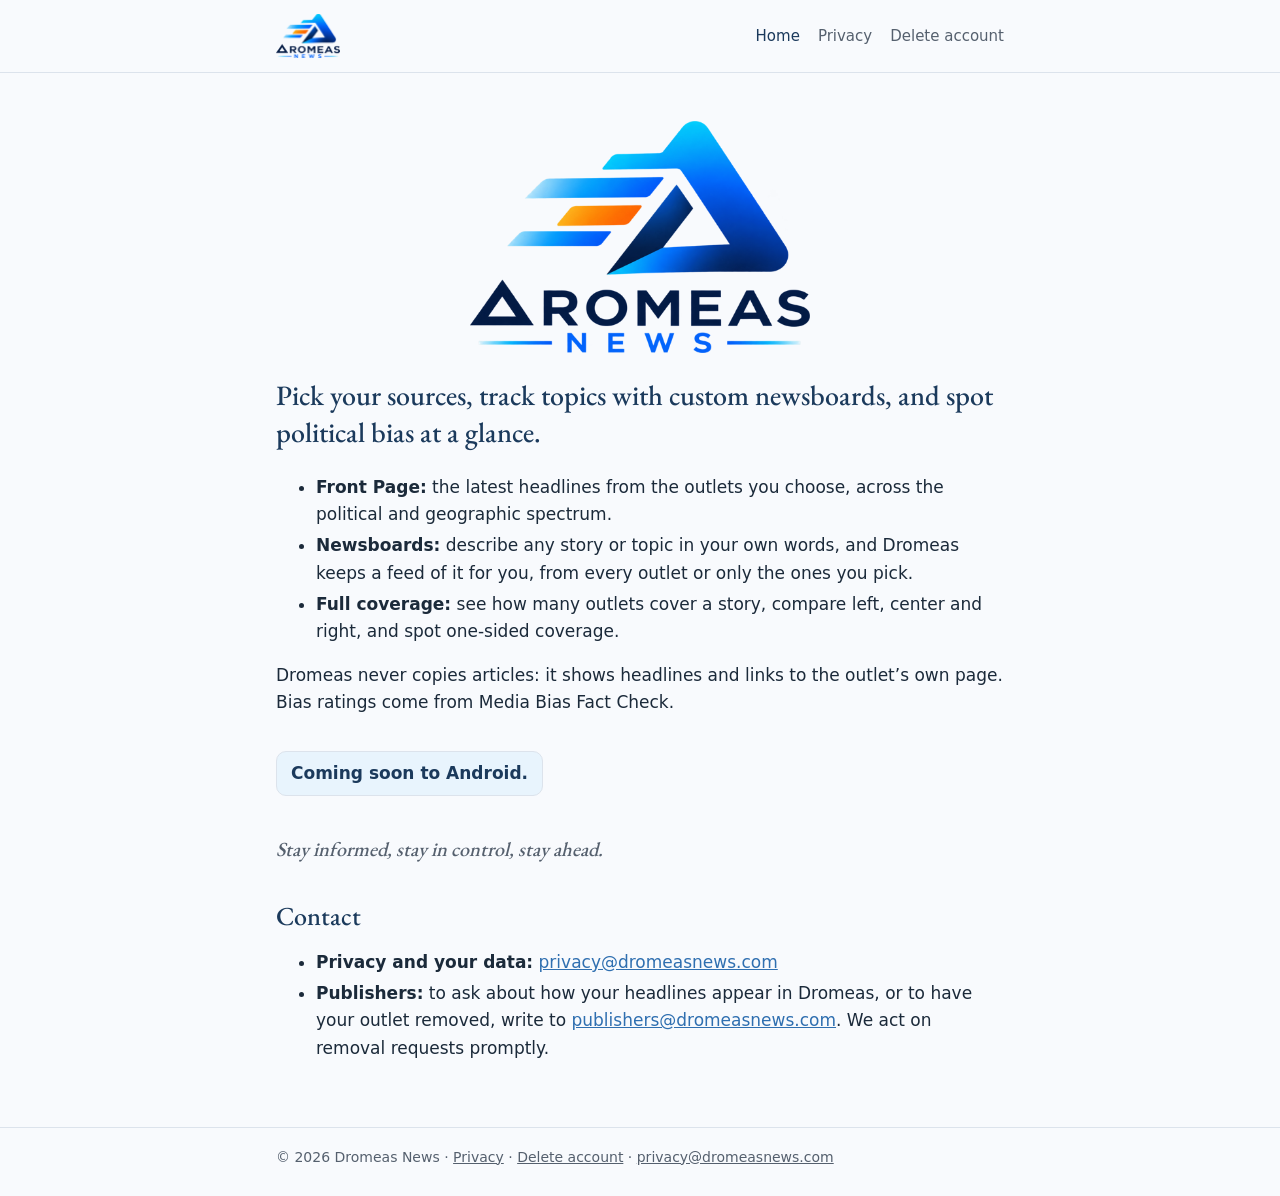
==== index.html @ 6a7a3ab2 "Site: home, privacy policy v1, delete-account page Co-Authored-By: Claude Opus 5.5 <noreply@anthropi" ====
<!doctype html>
<html lang="en">
<head>
<meta charset="utf-8">
<meta name="viewport" content="width=device-width, initial-scale=1">
<title>Dromeas News</title>
<meta name="description" content="Pick your sources, track topics with custom newsboards, and spot political bias at a glance.">
<link rel="icon" href="/assets/icon.png">
<link rel="stylesheet" href="/assets/site.css">
</head>
<body>
<header><div class="wrap"><a href="/"><img src="/assets/logo-light.png" class="logo-light" alt="Dromeas News"><img src="/assets/logo-dark.png" class="logo-dark" alt="Dromeas News"></a><nav><a href="/" aria-current="page">Home</a><a href="/privacy/">Privacy</a><a href="/delete-account/">Delete account</a></nav></div></header>
<main><div class="wrap"><div class="hero"><img src="/assets/logo-light.png" class="logo-light" alt="Dromeas News"><img src="/assets/logo-dark.png" class="logo-dark" alt="Dromeas News"></div><p class="lede">
Pick your sources, track topics with custom newsboards, and spot
political bias at a glance.
</p>
<ul>
<li><strong>Front Page:</strong> the latest headlines from the outlets
you choose, across the political and geographic spectrum.</li>
<li><strong>Newsboards:</strong> describe any story or topic in your own
words, and Dromeas keeps a feed of it for you, from every outlet or only
the ones you pick.</li>
<li><strong>Full coverage:</strong> see how many outlets cover a story,
compare left, center and right, and spot one-sided coverage.</li>
</ul>
<p>Dromeas never copies articles: it shows headlines and links to the
outlet’s own page. Bias ratings come from Media Bias Fact Check.</p>
<p class="soon">
Coming soon to Android.
</p>
<p class="sig">
Stay informed, stay in control, stay ahead.
</p>
<h2 id="contact">Contact</h2>
<ul>
<li><strong>Privacy and your data:</strong> <a
href="mailto:privacy@dromeasnews.com">privacy@dromeasnews.com</a></li>
<li><strong>Publishers:</strong> to ask about how your headlines appear
in Dromeas, or to have your outlet removed, write to <a
href="mailto:publishers@dromeasnews.com">publishers@dromeasnews.com</a>.
We act on removal requests promptly.</li>
</ul>
</div></main>
<footer><div class="wrap">© 2026 Dromeas News · <a href="/privacy/">Privacy</a> · <a href="/delete-account/">Delete account</a> · <a href="mailto:privacy@dromeasnews.com">privacy@dromeasnews.com</a></div></footer>
</body>
</html>
---- assets/site.css ----
@font-face { font-family: "EB Garamond"; src: url("/assets/fonts/EBGaramond-Medium.ttf") format("truetype"); font-weight: 500; font-display: swap; }
:root { --bg: #F8FAFD; --surface: #FFFFFF; --ink: #1B2A3A; --soft: #55606E; --line: #DCE3EC; --brand: #1B3A5C; --accent: #2F6FB0; --tint: #E8F4FD; }
@media (prefers-color-scheme: dark) { :root { --bg: #0A101E; --surface: #111A2B; --ink: #E7ECF3; --soft: #A7B2C1; --line: #24324A; --brand: #D3E6F7; --accent: #8DB8E0; --tint: #14283A; } }
* { box-sizing: border-box; }
html { -webkit-text-size-adjust: 100%; }
body { margin: 0; background: var(--bg); color: var(--ink); font: 17px/1.6 system-ui, -apple-system, "Segoe UI", Roboto, sans-serif; }
.wrap { max-width: 760px; margin: 0 auto; padding: 0 16px; }
header { border-bottom: 1px solid var(--line); }
header .wrap { display: flex; align-items: center; justify-content: space-between; gap: 12px; padding-top: 14px; padding-bottom: 14px; flex-wrap: wrap; }
header img { height: 44px; width: auto; display: block; }
nav a { color: var(--soft); text-decoration: none; margin-left: 18px; font-size: 15px; }
nav a:first-child { margin-left: 0; }
nav a:hover, nav a[aria-current] { color: var(--brand); }
.logo-dark { display: none; }
@media (prefers-color-scheme: dark) { .logo-light { display: none; } .logo-dark { display: block; } }
main { padding: 32px 0 48px; }
h1, h2 { font-family: "EB Garamond", Georgia, serif; font-weight: 500; color: var(--brand); line-height: 1.2; }
h1 { font-size: 40px; margin: 0 0 8px; }
h2 { font-size: 26px; margin: 36px 0 10px; }
a { color: var(--accent); }
.lede { font-family: "EB Garamond", Georgia, serif; font-size: 28px; line-height: 1.3; color: var(--brand); margin: 8px 0 24px; }
.hero { text-align: center; padding: 16px 0 8px; }
.hero img { width: min(340px, 80%); height: auto; }
.soon { display: inline-block; background: var(--tint); color: var(--brand); border: 1px solid var(--line); border-radius: 10px; padding: 8px 14px; font-weight: 600; }
.sig { font-family: "EB Garamond", Georgia, serif; font-style: italic; color: var(--soft); font-size: 20px; }
table { border-collapse: collapse; width: 100%; font-size: 15px; display: block; overflow-x: auto; }
th, td { border: 1px solid var(--line); padding: 8px 10px; text-align: left; vertical-align: top; }
th { background: var(--tint); color: var(--brand); }
li { margin: 4px 0; }
em { color: var(--soft); }
footer { border-top: 1px solid var(--line); color: var(--soft); font-size: 14px; padding: 18px 0 28px; }
footer a { color: var(--soft); }
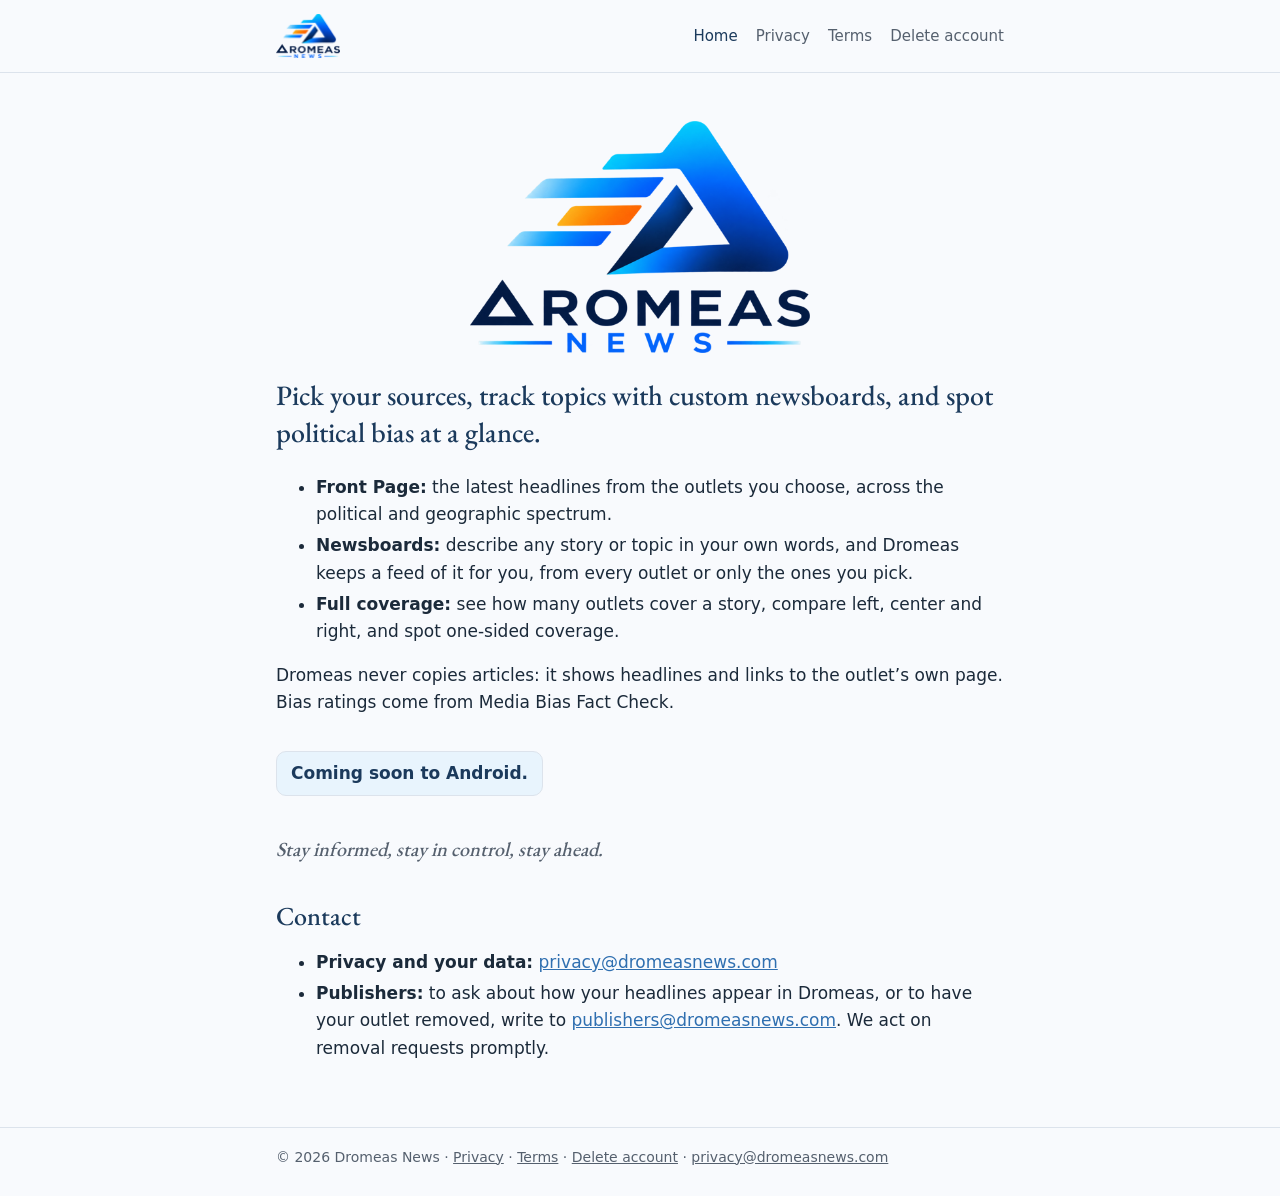
==== commit a4fe8378: "Terms of use v1; privacy policy v2 (usage counts), 8 October 2026 Co-Authored-By: Claude Opus 5.5 <n" ====
--- a/index.html
+++ b/index.html
@@ -9,7 +9,7 @@
 <link rel="stylesheet" href="/assets/site.css">
 </head>
 <body>
-<header><div class="wrap"><a href="/"><img src="/assets/logo-light.png" class="logo-light" alt="Dromeas News"><img src="/assets/logo-dark.png" class="logo-dark" alt="Dromeas News"></a><nav><a href="/" aria-current="page">Home</a><a href="/privacy/">Privacy</a><a href="/delete-account/">Delete account</a></nav></div></header>
+<header><div class="wrap"><a href="/"><img src="/assets/logo-light.png" class="logo-light" alt="Dromeas News"><img src="/assets/logo-dark.png" class="logo-dark" alt="Dromeas News"></a><nav><a href="/" aria-current="page">Home</a><a href="/privacy/">Privacy</a><a href="/terms/">Terms</a><a href="/delete-account/">Delete account</a></nav></div></header>
 <main><div class="wrap"><div class="hero"><img src="/assets/logo-light.png" class="logo-light" alt="Dromeas News"><img src="/assets/logo-dark.png" class="logo-dark" alt="Dromeas News"></div><p class="lede">
 Pick your sources, track topics with custom newsboards, and spot
 political bias at a glance.
@@ -41,6 +41,6 @@
 We act on removal requests promptly.</li>
 </ul>
 </div></main>
-<footer><div class="wrap">© 2026 Dromeas News · <a href="/privacy/">Privacy</a> · <a href="/delete-account/">Delete account</a> · <a href="mailto:privacy@dromeasnews.com">privacy@dromeasnews.com</a></div></footer>
+<footer><div class="wrap">© 2026 Dromeas News · <a href="/privacy/">Privacy</a> · <a href="/terms/">Terms</a> · <a href="/delete-account/">Delete account</a> · <a href="mailto:privacy@dromeasnews.com">privacy@dromeasnews.com</a></div></footer>
 </body>
 </html>
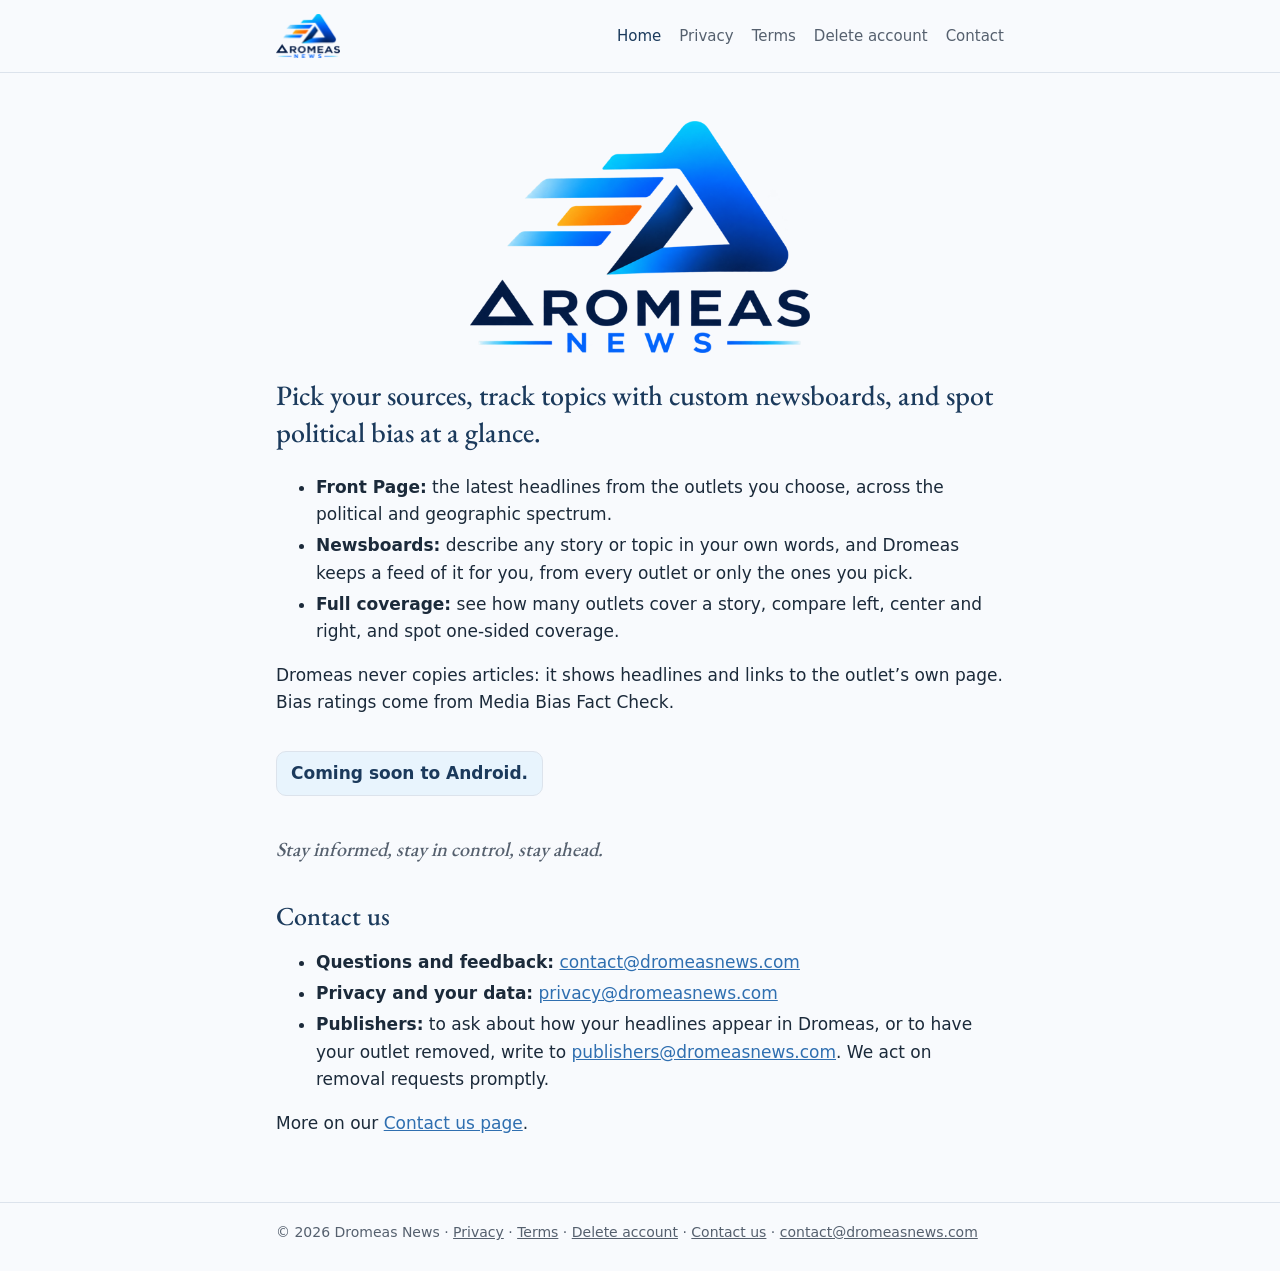
==== commit 307d728e: "Contact us page (Google Play News policy): /contact/, menu and footer links, contact@ address Co-Aut" ====
--- a/index.html
+++ b/index.html
@@ -9,7 +9,7 @@
 <link rel="stylesheet" href="/assets/site.css">
 </head>
 <body>
-<header><div class="wrap"><a href="/"><img src="/assets/logo-light.png" class="logo-light" alt="Dromeas News"><img src="/assets/logo-dark.png" class="logo-dark" alt="Dromeas News"></a><nav><a href="/" aria-current="page">Home</a><a href="/privacy/">Privacy</a><a href="/terms/">Terms</a><a href="/delete-account/">Delete account</a></nav></div></header>
+<header><div class="wrap"><a href="/"><img src="/assets/logo-light.png" class="logo-light" alt="Dromeas News"><img src="/assets/logo-dark.png" class="logo-dark" alt="Dromeas News"></a><nav><a href="/" aria-current="page">Home</a><a href="/privacy/">Privacy</a><a href="/terms/">Terms</a><a href="/delete-account/">Delete account</a><a href="/contact/">Contact</a></nav></div></header>
 <main><div class="wrap"><div class="hero"><img src="/assets/logo-light.png" class="logo-light" alt="Dromeas News"><img src="/assets/logo-dark.png" class="logo-dark" alt="Dromeas News"></div><p class="lede">
 Pick your sources, track topics with custom newsboards, and spot
 political bias at a glance.
@@ -31,8 +31,10 @@
 <p class="sig">
 Stay informed, stay in control, stay ahead.
 </p>
-<h2 id="contact">Contact</h2>
+<h2 id="contact-us">Contact us</h2>
 <ul>
+<li><strong>Questions and feedback:</strong> <a
+href="mailto:contact@dromeasnews.com">contact@dromeasnews.com</a></li>
 <li><strong>Privacy and your data:</strong> <a
 href="mailto:privacy@dromeasnews.com">privacy@dromeasnews.com</a></li>
 <li><strong>Publishers:</strong> to ask about how your headlines appear
@@ -40,7 +42,8 @@
 href="mailto:publishers@dromeasnews.com">publishers@dromeasnews.com</a>.
 We act on removal requests promptly.</li>
 </ul>
+<p>More on our <a href="/contact/">Contact us page</a>.</p>
 </div></main>
-<footer><div class="wrap">© 2026 Dromeas News · <a href="/privacy/">Privacy</a> · <a href="/terms/">Terms</a> · <a href="/delete-account/">Delete account</a> · <a href="mailto:privacy@dromeasnews.com">privacy@dromeasnews.com</a></div></footer>
+<footer><div class="wrap">© 2026 Dromeas News · <a href="/privacy/">Privacy</a> · <a href="/terms/">Terms</a> · <a href="/delete-account/">Delete account</a> · <a href="/contact/">Contact us</a> · <a href="mailto:contact@dromeasnews.com">contact@dromeasnews.com</a></div></footer>
 </body>
 </html>
--- a/assets/site.css
+++ b/assets/site.css
@@ -8,8 +8,8 @@
 header { border-bottom: 1px solid var(--line); }
 header .wrap { display: flex; align-items: center; justify-content: space-between; gap: 12px; padding-top: 14px; padding-bottom: 14px; flex-wrap: wrap; }
 header img { height: 44px; width: auto; display: block; }
-nav a { color: var(--soft); text-decoration: none; margin-left: 18px; font-size: 15px; }
-nav a:first-child { margin-left: 0; }
+nav a { color: var(--soft); text-decoration: none; font-size: 15px; white-space: nowrap; display: inline-block; }
+nav { display: flex; flex-wrap: wrap; column-gap: 18px; row-gap: 4px; }
 nav a:hover, nav a[aria-current] { color: var(--brand); }
 .logo-dark { display: none; }
 @media (prefers-color-scheme: dark) { .logo-light { display: none; } .logo-dark { display: block; } }
